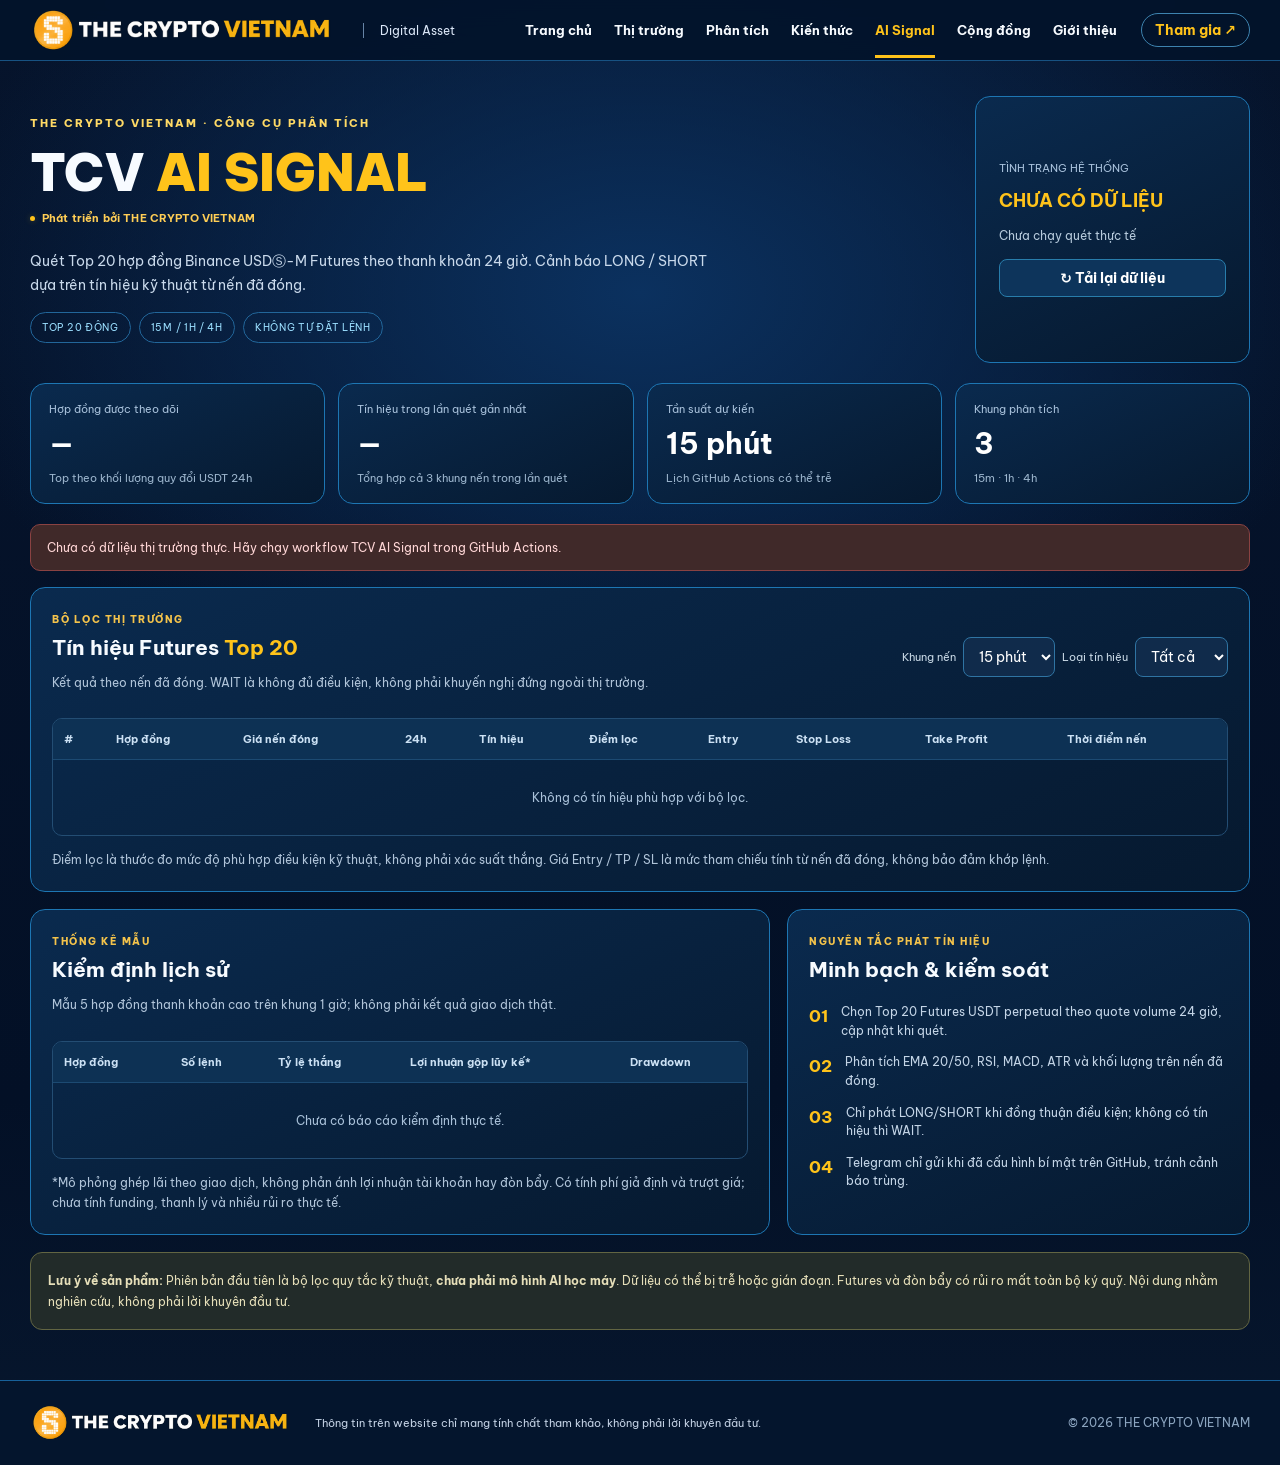
==== ai-signal/index.html @ a9b753fb "Initial website THE CRYPTO VIETNAM" ====
<!doctype html><html lang="vi"><head><meta charset="utf-8"><meta name="viewport" content="width=device-width,initial-scale=1"><meta name="theme-color" content="#06152b"><meta name="description" content="TCV AI Signal — Bộ lọc tín hiệu Binance Futures tự động thuộc THE CRYPTO VIETNAM"><title>AI Signal | THE CRYPTO VIETNAM</title><link rel="icon" href="../logo.png"><link rel="preconnect" href="https://fonts.googleapis.com"><link rel="preconnect" href="https://fonts.gstatic.com" crossorigin><link href="https://fonts.googleapis.com/css2?family=Be+Vietnam+Pro:wght@400;500;600;700;800;900&display=swap" rel="stylesheet"><link rel="stylesheet" href="../style.css"><link rel="stylesheet" href="signal.css"></head><body>
<header class="site-header"><div class="shell header-inner"><a class="brand" href="../index.html" aria-label="THE CRYPTO VIETNAM"><img src="../logo.png" alt="Logo THE CRYPTO VIETNAM"><span>Digital Asset</span></a><button class="menu-toggle" aria-expanded="false" aria-controls="nav">☰ <span class="sr-only">Mở menu</span></button><nav id="nav" class="nav" aria-label="Điều hướng chính"><a href="../index.html">Trang chủ</a><a href="../thi-truong.html">Thị trường</a><a href="../phan-tich.html">Phân tích</a><a href="../kien-thuc.html">Kiến thức</a><a class="active" href="./">AI Signal</a><a href="../index.html#cong-dong">Cộng đồng</a><a href="../index.html#gioi-thieu">Giới thiệu</a></nav><a class="header-join" href="https://www.facebook.com/groups/thecryptovietnam" target="_blank" rel="noopener noreferrer">Tham gia ↗</a></div></header>
<main class="shell signal-main"><section class="signal-hero"><div><div class="eyebrow">THE CRYPTO VIETNAM · CÔNG CỤ PHÂN TÍCH</div><h1>TCV <em>AI SIGNAL</em></h1><div class="tcv-built-by">Phát triển bởi THE CRYPTO VIETNAM</div><p>Quét Top 20 hợp đồng Binance USDⓈ-M Futures theo thanh khoản 24 giờ. Cảnh báo LONG / SHORT dựa trên tín hiệu kỹ thuật từ nến đã đóng.</p><div class="signal-pills"><span>TOP 20 ĐỘNG</span><span>15M / 1H / 4H</span><span>KHÔNG TỰ ĐẶT LỆNH</span></div></div><div class="signal-hero-state"><small>TÌNH TRẠNG HỆ THỐNG</small><strong id="status">ĐANG KIỂM TRA</strong><span id="lastUpdated">Chưa có dữ liệu quét</span><button id="refresh" type="button">↻ Tải lại dữ liệu</button></div></section>
<section class="signal-stats"><article><small>Hợp đồng được theo dõi</small><strong id="coins">—</strong><span>Top theo khối lượng quy đổi USDT 24h</span></article><article><small>Tín hiệu trong lần quét gần nhất</small><strong id="active">—</strong><span id="activeNote">Chờ dữ liệu thực tế</span></article><article><small>Tần suất dự kiến</small><strong>15 phút</strong><span>Lịch GitHub Actions có thể trễ</span></article><article><small>Khung phân tích</small><strong>3</strong><span>15m · 1h · 4h</span></article></section>
<div id="warning" class="signal-warning" role="status" aria-live="polite">Chưa có dữ liệu thực. Cần chạy GitHub Actions thành công lần đầu.</div>
<section class="signal-panel"><div class="signal-panel-head"><div><span class="signal-kicker">BỘ LỌC THỊ TRƯỜNG</span><h2>Tín hiệu Futures <span>Top 20</span></h2><p>Kết quả theo nến đã đóng. WAIT là không đủ điều kiện, không phải khuyến nghị đứng ngoài thị trường.</p></div><div class="signal-controls"><label for="interval">Khung nến</label><select id="interval"><option value="15m">15 phút</option><option value="1h">1 giờ</option><option value="4h">4 giờ</option></select><label for="filter">Loại tín hiệu</label><select id="filter"><option value="ALL">Tất cả</option><option value="LONG">LONG</option><option value="SHORT">SHORT</option><option value="WAIT">WAIT</option></select></div></div><div class="signal-table-wrap"><table class="signal-table"><thead><tr><th>#</th><th>Hợp đồng</th><th>Giá nến đóng</th><th>24h</th><th>Tín hiệu</th><th>Điểm lọc</th><th>Entry</th><th>Stop Loss</th><th>Take Profit</th><th>Thời điểm nến</th></tr></thead><tbody id="signals"><tr><td colspan="10" class="signal-empty">Chưa có dữ liệu thực để hiển thị.</td></tr></tbody></table></div><p class="signal-footnote">Điểm lọc là thước đo mức độ phù hợp điều kiện kỹ thuật, không phải xác suất thắng. Giá Entry / TP / SL là mức tham chiếu tính từ nến đã đóng, không bảo đảm khớp lệnh.</p></section>
<section class="signal-lower"><article class="signal-panel"><div class="signal-panel-head"><div><span class="signal-kicker">THỐNG KÊ MẪU</span><h2>Kiểm định lịch sử</h2><p>Mẫu 5 hợp đồng thanh khoản cao trên khung 1 giờ; không phải kết quả giao dịch thật.</p></div></div><div class="signal-table-wrap"><table class="signal-table"><thead><tr><th>Hợp đồng</th><th>Số lệnh</th><th>Tỷ lệ thắng</th><th>Lợi nhuận gộp lũy kế*</th><th>Drawdown</th></tr></thead><tbody id="backtests"><tr><td colspan="5" class="signal-empty">Chưa có dữ liệu kiểm định.</td></tr></tbody></table></div><p class="signal-footnote">*Mô phỏng ghép lãi theo giao dịch, không phản ánh lợi nhuận tài khoản hay đòn bẩy. Có tính phí giả định và trượt giá; chưa tính funding, thanh lý và nhiều rủi ro thực tế.</p></article><article class="signal-panel"><span class="signal-kicker">NGUYÊN TẮC PHÁT TÍN HIỆU</span><h2>Minh bạch &amp; kiểm soát</h2><div class="signal-explain"><div><b>01</b><span>Chọn Top 20 Futures USDT perpetual theo quote volume 24 giờ, cập nhật khi quét.</span></div><div><b>02</b><span>Phân tích EMA 20/50, RSI, MACD, ATR và khối lượng trên nến đã đóng.</span></div><div><b>03</b><span>Chỉ phát LONG/SHORT khi đồng thuận điều kiện; không có tín hiệu thì WAIT.</span></div><div><b>04</b><span>Telegram chỉ gửi khi đã cấu hình bí mật trên GitHub, tránh cảnh báo trùng.</span></div></div></article></section>
<section class="signal-disclaimer"><strong>Lưu ý về sản phẩm:</strong> Phiên bản đầu tiên là bộ lọc quy tắc kỹ thuật, <strong>chưa phải mô hình AI học máy</strong>. Dữ liệu có thể bị trễ hoặc gián đoạn. Futures và đòn bẩy có rủi ro mất toàn bộ ký quỹ. Nội dung nhằm nghiên cứu, không phải lời khuyên đầu tư.</section></main>
<footer class="footer"><div class="shell footer-inner"><img src="../logo.png" alt="THE CRYPTO VIETNAM"><p>Thông tin trên website chỉ mang tính chất tham khảo, không phải lời khuyên đầu tư.</p><small>© <span id="year"></span> THE CRYPTO VIETNAM</small></div></footer><script src="../pages.js" defer></script><script src="signal.js" defer></script></body></html>
---- style.css ----
:root{--bg:#041126;--panel:#071d3a;--panel2:#09284b;--gold:#ffc31a;--cyan:#08b8ff;--text:#f7fbff;--muted:#b8cbe1;--line:#0e80c6}*{box-sizing:border-box}html{scroll-behavior:smooth}body{margin:0;color:var(--text);font-family:'Be Vietnam Pro',system-ui,sans-serif;background:radial-gradient(ellipse 80% 45% at 50% 20%,#0b315f 0%,transparent 70%),linear-gradient(180deg,#06142c,#031026 75%,#07172e);font-size:14px}a{color:inherit;text-decoration:none}button{font:inherit}.shell{width:min(1500px,calc(100% - 60px));margin-inline:auto}.site-header{position:sticky;top:0;z-index:20;background:#03142beF;border-bottom:1px solid #175282;backdrop-filter:blur(18px)}.header-inner{height:76px;display:flex;align-items:center;gap:24px}.brand{display:flex;align-items:center;gap:18px;flex-shrink:0}.brand img{width:205px;height:70px;object-fit:contain}.brand span{border-left:1px solid #6684a6;padding-left:16px;white-space:nowrap;font-size:12px;color:#dbe7f8}.nav{display:flex;gap:22px;align-items:center;margin-left:auto}.nav a{font-weight:700;font-size:13px;white-space:nowrap;padding:29px 0 24px;border-bottom:3px solid transparent}.nav a:hover,.nav a.active{color:var(--gold);border-color:var(--gold)}.header-join{border:1px solid #3d83af;border-radius:20px;padding:9px 13px;white-space:nowrap;font-weight:700;color:var(--gold)}.menu-toggle{display:none}.hero{min-height:290px;display:grid;grid-template-columns:49% 51%;align-items:center;position:relative;overflow:hidden}.hero-copy{position:relative;z-index:2;padding:22px 0 28px 12px}.eyebrow{font-size:11px;letter-spacing:2px;color:#ffda65;font-weight:800;margin-bottom:10px}.hero h1{font-size:clamp(27px,3vw,46px);line-height:1.25;font-weight:900;margin:0;letter-spacing:-.7px;text-wrap:balance}.hero h1 em{display:block;font-style:normal;color:var(--gold)}.hero p{font-size:clamp(13px,1.2vw,17px);margin:15px 0 21px;color:#f2f5fc}.hero-actions{display:flex;gap:12px;flex-wrap:wrap}.btn{min-height:46px;border-radius:28px;padding:12px 20px;font-weight:800;display:inline-flex;align-items:center;gap:12px;justify-content:center}.btn-primary{color:#081221;background:linear-gradient(180deg,#ffe477,#ffbf00);box-shadow:0 0 19px #ffb80055}.btn-primary:hover{filter:brightness(1.1)}.btn-primary span{font-size:21px}.btn-outline{border:1px solid #d5e6ff;background:#081a38b5}.hero-visual{height:290px;position:relative;overflow:hidden}.hero-visual img{width:100%;height:100%;object-fit:cover;object-position:center;mask-image:linear-gradient(to right,transparent,#000 14%,#000 86%,transparent)}.hero-quote{position:absolute;right:0;top:28px;width:210px;text-align:right;font-size:19px;font-weight:900;font-style:italic;line-height:1.4;text-shadow:0 2px 15px #001027;background:#061b37b0;border-radius:12px;padding:12px}.hero-quote strong{color:var(--gold)}.market-strip{border:1px solid #00a8ff;border-radius:17px;min-height:76px;background:linear-gradient(90deg,#061b37,#08234a,#061b37);box-shadow:inset 0 0 16px #0076e033,0 0 13px #008cff22;display:grid;grid-template-columns:1.3fr repeat(4,1fr);align-items:center;margin-top:0;margin-bottom:16px}.strip-heading,.metric{min-height:46px;display:flex;flex-direction:column;justify-content:center;padding:5px 20px;border-right:1px solid #51789c}.strip-heading{flex-direction:row;gap:13px;align-items:center;justify-content:flex-start}.strip-heading strong{display:block}.strip-heading small,.metric span,.metric small{display:block;color:var(--muted);font-size:11px;margin-top:4px}.gold-icon{font-size:35px;color:var(--gold)}.metric strong{font-size:20px;margin-top:3px}.metric:last-child{border:0}.positive{color:#2cfb75!important}.negative{color:#ff6679!important}.three-cols{display:grid;grid-template-columns:1fr 1fr 1fr;gap:14px}.panel{min-width:0;background:linear-gradient(165deg,#0a2c56,#06182f 75%);border:1px solid var(--cyan);border-radius:18px;padding:18px;box-shadow:inset 0 0 18px #0088ff19,0 0 11px #0088ff17;min-height:320px}.panel-title{display:flex;align-items:center;gap:10px;margin-bottom:12px}.title-icon{color:var(--gold);font-size:28px}.panel h2{font-size:clamp(16px,1.4vw,22px);line-height:1.3;margin:0;font-weight:900}.panel h2 small{font-size:13px;font-weight:500}.table-wrap{overflow-x:auto}table{border-collapse:collapse;width:100%;font-size:12px}th{text-align:left;color:#cbdcf1;font-size:11px;font-weight:600;background:#09284a}th,td{padding:9px 5px;border-bottom:1px solid #1c4a72}td:first-child{color:#d7e4f6}td:nth-child(2){font-weight:700}.coin-name{display:flex;align-items:center;gap:7px}.coin-name img{height:22px;width:22px;object-fit:contain}.coin-name small{color:#a3bad1;margin-left:4px}.loading{text-align:center;color:#bed4eb;padding:30px 4px}.panel-bottom{display:flex;justify-content:space-between;align-items:end;gap:12px;margin-top:16px;flex-wrap:wrap}.panel-bottom>a,.topic-more{color:var(--gold);font-weight:800}.panel-bottom small{color:#91aac7;font-size:10px}.panel-bottom small a{text-decoration:underline}.values-panel{border-color:#ffc12d;box-shadow:0 0 16px #ffb4003d,inset 0 0 20px #dba50012}.values-panel h2{margin-bottom:13px}.values-panel h2 span,.explore h2 span,.socials h2 span{display:block;color:var(--gold)}.value-list{display:grid;gap:7px}.value{display:flex;align-items:center;gap:13px;padding:9px 12px;background:linear-gradient(90deg,#082348,#0a2c52);border:1px solid #1768a2;border-radius:12px}.value b{font-size:24px;color:var(--gold);width:32px;text-align:center;flex-shrink:0}.value strong,.value small{display:block}.value strong{font-size:12px}.value small{font-size:10px;color:#c1d2e5;margin-top:3px;line-height:1.5}.topic{display:flex;gap:11px;align-items:center;border:1px solid #1768a2;background:#09274b;border-radius:12px;padding:10px;margin:7px 0;min-height:66px}.topic:hover,.social-grid a:hover,.explore-links a:hover{border-color:var(--gold);background:#12375d}.topic-symbol{height:44px;width:47px;flex-shrink:0;display:grid;place-items:center;font-size:30px;font-weight:900;color:#ffb400;background:#5a3b09;border-radius:10px}.topic-symbol.purple{background:#2d205a;color:#ac9bff}.topic-symbol.cyan{background:#0b4862;color:#55dcff}.topic span:nth-child(2){flex:1}.topic strong,.topic small{display:block}.topic strong{font-size:12px;line-height:1.4}.topic small{color:#c3d5e9;font-size:10px;margin-top:4px}.topic>b{font-size:20px}.topic-note{font-size:10px;color:#9cb6d0;line-height:1.5;margin:9px 0}.topic-more{display:block;text-align:center;margin-top:8px}.explore,.socials{border:1px solid #0a91db;border-radius:17px;background:linear-gradient(90deg,#071b38,#0a2a50,#071b38);margin-top:17px;display:flex;align-items:center;padding:17px 22px;gap:22px}.explore h2,.socials h2{font-size:18px;line-height:1.4;margin:0;min-width:245px}.explore-links{display:grid;grid-template-columns:repeat(4,1fr);flex:1}.explore-links a{display:flex;align-items:center;gap:10px;border-left:1px solid #466b8e;padding:8px 12px}.explore-links a>span{color:var(--gold);font-size:29px}.explore-links strong,.explore-links small{display:block}.explore-links small{font-size:10px;color:#b9cee3;margin-top:5px}.socials{margin-top:18px;margin-bottom:28px}.social-grid{display:grid;grid-template-columns:repeat(4,1fr);gap:12px;flex:1}.social-grid a{border:1px solid #1d90d2;border-radius:14px;background:#0a284b;display:flex;align-items:center;gap:9px;padding:10px;min-width:0}.social-icon{width:42px;height:42px;display:grid;place-items:center;border-radius:50%;background:#1677ef;font-size:27px;font-weight:900;flex-shrink:0}.social-icon.facebook{font-family:Arial}.social-icon.x{background:#02070e}.social-icon.telegram{background:#11a9db}.social-grid a>div{min-width:0;flex:1}.social-grid strong,.social-grid small{display:block}.social-grid strong{font-size:11px}.social-grid small{font-size:10px;color:#c1d5eb;margin-top:4px}.social-grid b{color:#d8eaff}.footer{border-top:1px solid #17619a;background:#04152d}.footer-inner{display:flex;align-items:center;gap:25px;padding:15px 0}.footer img{width:145px;height:66px;object-fit:contain}.footer p{flex:1;color:#c4d2e5;font-size:11px}.footer small{color:#8ca5c0}.sr-only{position:absolute;clip:rect(0,0,0,0);width:1px;height:1px;overflow:hidden}section[id],article[id]{scroll-margin-top:90px}@media(max-width:1180px){.brand span{display:none}.nav{gap:14px}.hero-quote{font-size:15px;width:160px}.three-cols{grid-template-columns:1fr 1fr}.topics-panel{grid-column:1/-1;min-height:auto}.topics-panel .topic{display:inline-flex;width:calc(33.333% - 10px);vertical-align:top;margin-right:7px}.explore,.socials{flex-direction:column;align-items:stretch}.explore h2 span,.socials h2 span{display:inline}.explore-links a:first-child{border-left:0}}@media(max-width:780px){.shell{width:min(100% - 28px,650px)}.header-inner{height:65px;gap:10px}.brand img{width:160px;height:62px}.menu-toggle{display:block;margin-left:auto;background:none;border:1px solid #3379a7;color:white;padding:7px 12px;border-radius:8px;font-size:21px}.header-join{font-size:11px;padding:8px}.nav{display:none;position:absolute;top:65px;left:0;right:0;background:#051a36;flex-direction:column;align-items:stretch;gap:0;padding:10px 20px 20px;border-bottom:1px solid #2b7ba7}.nav.open{display:flex}.nav a{padding:12px;border-bottom:1px solid #173b5c}.hero{display:flex;flex-direction:column;align-items:stretch}.hero-copy{padding:25px 4px 0}.hero h1{font-size:clamp(26px,6.5vw,40px)}.hero p{font-size:13px;line-height:1.7}.hero-visual{height:190px;margin-top:8px}.hero-quote{top:22px;right:3px;width:145px;font-size:13px}.market-strip{grid-template-columns:1fr 1fr;gap:0}.strip-heading{grid-column:1/-1;border-right:0;border-bottom:1px solid #41688a}.metric{border-bottom:1px solid #254e76}.metric:nth-child(3){border-right:0}.metric:nth-child(5),.metric:nth-child(4){border-bottom:0}.metric strong{font-size:17px}.three-cols{grid-template-columns:1fr}.topics-panel{grid-column:auto}.topics-panel .topic{display:flex;width:auto;margin:7px 0}.panel{min-height:auto}.explore-links,.social-grid{grid-template-columns:1fr 1fr}.explore-links a:nth-child(odd){border-left:0}.footer-inner{flex-wrap:wrap;gap:10px}.footer p{min-width:55%}}@media(max-width:430px){.brand img{width:135px}.header-join{display:none}.hero-actions{flex-direction:column}.btn{width:100%}.hero-visual{height:170px}.hero-quote{font-size:11px;width:130px}.explore-links,.social-grid{grid-template-columns:1fr}.explore-links a{border-left:0;border-top:1px solid #244b6d}.social-grid a{min-height:65px}.metric{padding:10px}.footer img{width:120px}}

/* Chỉ dịch bố cục người đàn ông và Bitcoin về gần trung tâm vùng ảnh. */
.hero-visual img{object-position:100% center}
@media(max-width:780px){.hero-visual img{object-position:85% center}}


/* Hero update: future digital-assets artwork, no person or quote.
   Original layout, content, and market functions remain unchanged. */
.hero-visual img{
  object-position: 65% center;
  mask-image: linear-gradient(to right, transparent 0%, #000 12%, #000 100%);
  -webkit-mask-image: linear-gradient(to right, transparent 0%, #000 12%, #000 100%);
}
@media(max-width:760px){
  .hero-visual img{object-position:68% center}
}

/* Dedicated market and analysis pages; homepage design untouched. */
.detail-page{padding-top:42px;padding-bottom:54px;min-height:70vh}
.detail-heading{margin-bottom:26px}
.detail-heading h1{font-size:clamp(29px,4vw,49px);line-height:1.25;margin:12px 0;color:#f7f9ff;font-weight:900}
.detail-heading h1 em{font-style:normal;color:#ffbe12}
.detail-heading p,.detail-note{color:#b5c8e2;font-size:13px;line-height:1.7}
.detail-panel{background:#08203d;border:1px solid #116b9f;border-radius:17px;padding:20px;margin:18px 0 24px}
.detail-panel h2{font-size:20px;color:#fff;margin:0 0 12px}
.tradingview-widget-container{width:100%;min-height:550px}
.detail-chart-grid{display:grid;grid-template-columns:repeat(2,minmax(0,1fr));gap:16px}
.detail-chart-grid .tradingview-widget-container{height:480px;min-height:480px}
.analysis-chart .tradingview-widget-container{height:690px;min-height:690px}
.coin-quick-links{display:flex;flex-wrap:wrap;gap:12px}
.coin-quick-links a{border:1px solid #2178a9;border-radius:10px;padding:12px 17px;color:#ffbe12;text-decoration:none;background:#0a2c50}
.update-frequency{display:block;opacity:.7}
@media(max-width:760px){.detail-page{padding-top:26px}.detail-panel{padding:12px}.detail-chart-grid{grid-template-columns:1fr}.analysis-chart .tradingview-widget-container{height:560px;min-height:560px}}

/* Knowledge page */
.knowledge-grid{display:grid;grid-template-columns:repeat(2,minmax(0,1fr));gap:14px;margin-top:18px}.knowledge-grid article{border:1px solid #24699b;background:#092849;border-radius:12px;padding:17px}.knowledge-grid h3{color:#ffcc42;margin:0 0 10px;font-size:15px}.knowledge-grid p{color:#c4d4e7;line-height:1.75;font-size:13px;margin:0}#bitcoin,#altcoin,#quan-tri-rui-ro{scroll-margin-top:100px}@media(max-width:700px){.knowledge-grid{grid-template-columns:1fr}}

/* Live Binance ticker enhancements */
.coin-live-icon{display:inline-flex;align-items:center;justify-content:center;width:23px;height:23px;border-radius:50%;color:#fff;font-weight:800;font-size:14px;flex-shrink:0}
#live-status{display:block;line-height:1.5}
#live-status[data-state="live"]{color:#38d99b}
#live-status[data-state="offline"]{color:#ffb56b}
#live-status[data-state="paused"]{color:#9eafc7}
@keyframes flashPriceUp{0%{background:rgba(34,197,94,.3)}100%{background:transparent}}
@keyframes flashPriceDown{0%{background:rgba(239,68,68,.3)}100%{background:transparent}}
.flash-up{animation:flashPriceUp 1.1s ease-out}
.flash-down{animation:flashPriceDown 1.1s ease-out}
@media(prefers-reduced-motion:reduce){.flash-up,.flash-down{animation:none}}

/* Hide technical live feed status; retain DOM node for WebSocket updates. */
#live-status{display:none!important}

/* TCV AI Signal navigation integration */
.explore-links{grid-template-columns:repeat(5,minmax(0,1fr))}
@media(max-width:900px){.explore-links{grid-template-columns:repeat(2,minmax(0,1fr))}}
@media(max-width:430px){.explore-links{grid-template-columns:1fr}}


/* TCV AI Signal: compact homepage panel, shared with /ai-signal/data/latest.json */
.tcv-mini{display:flex;flex-direction:column;gap:0}
.tcv-mini-title{gap:8px;margin-bottom:5px}
.tcv-mini-title h2{font-size:clamp(17px,1.5vw,22px)}
.mini-state{margin-left:auto;white-space:nowrap;font-size:9px;line-height:1.35;letter-spacing:.35px;border-radius:30px;padding:5px 8px;background:#163c64;color:#c9def4;border:1px solid #355e83;font-weight:800}
.mini-state.is-fresh{background:#103b39;color:#80f0c9;border-color:#2f8c78}
.mini-state.is-stale{background:#493418;color:#ffd18a;border-color:#8f642b}
.mini-state.is-error{background:#4a2532;color:#ffb8c5;border-color:#8e4058}
.mini-intro{margin:0 0 12px;color:#9dbbd9;font-size:11px;line-height:1.5}
.mini-signals{display:grid;gap:8px;min-height:142px;align-content:start}
.mini-signal{display:flex;align-items:center;justify-content:space-between;gap:12px;background:#0a294b;border:1px solid #396d98;border-radius:11px;padding:11px 12px;min-height:65px}
.mini-signal-main{min-width:0}.mini-symbol{font-weight:800;font-size:12px;color:#f6fbff;overflow-wrap:anywhere}.mini-detail{font-size:10px;color:#9ebcd9;margin-top:5px}
.mini-direction{font-size:11px;letter-spacing:.4px;font-weight:900;border-radius:7px;min-width:66px;text-align:center;padding:7px 9px}
.mini-direction.long{background:#0d4c3f;color:#7af3bf}.mini-direction.short{background:#602636;color:#ffb3bd}
.mini-placeholder{border:1px dashed #36648a;background:#0a2544;border-radius:12px;padding:20px 13px;color:#b6d1e9;font-size:12px;line-height:1.6;text-align:center}
.mini-footer{display:flex;justify-content:space-between;gap:5px 12px;flex-wrap:wrap;font-size:9px;color:#94b4d1;margin:10px 0 13px}
.mini-link{display:flex;align-items:center;justify-content:center;gap:9px;text-align:center;border-radius:10px;min-height:40px;padding:10px;background:#ffc21b;color:#082036;font-weight:900;font-size:12px;transition:background .15s}
.mini-link:hover{background:#ffe17a}.mini-risk{font-size:9px;color:#8eabc8;line-height:1.5;text-align:center;margin:9px 0 0}
@media(max-width:1180px){.topics-panel.tcv-mini{grid-column:1/-1}.tcv-mini .mini-signals{grid-template-columns:repeat(3,minmax(0,1fr))}.tcv-mini .mini-placeholder{grid-column:1/-1}}
@media(max-width:780px){.topics-panel.tcv-mini{grid-column:auto}.tcv-mini .mini-signals{grid-template-columns:1fr}}
@media(max-width:380px){.mini-state{font-size:8px;padding:4px 6px}.tcv-mini-title h2{font-size:17px}}


/* TCV Market Radar: responsive homepage module */
.radar-section{margin-top:24px;margin-bottom:26px}.radar-heading{display:flex;justify-content:space-between;align-items:end;gap:18px;margin-bottom:14px}.radar-eyebrow{font-size:10px;letter-spacing:1.7px;color:#88add0;font-weight:800}.radar-heading h2{margin:5px 0 6px;font-size:clamp(20px,2.1vw,29px);letter-spacing:.2px;font-weight:900}.radar-heading h2 span:last-child{color:#ffc31a}.radar-symbol{font-size:30px;color:#ffc31a;vertical-align:middle}.radar-heading p{margin:0;font-size:12px;color:#afc8e4;line-height:1.5}.radar-view-link{color:#ffc31a;font-size:12px;font-weight:800;white-space:nowrap}.radar-container{border:1px solid #176ca5;border-radius:16px;background:linear-gradient(125deg,#072344,#061a34);padding:17px 20px;box-shadow:inset 0 0 24px #006ac318}.radar-toolbar{display:flex;align-items:center;justify-content:space-between;gap:12px;margin-bottom:13px;flex-wrap:wrap}.radar-legend{display:flex;gap:16px;flex-wrap:wrap;color:#b6cbe1;font-size:11px}.radar-legend span{display:inline-flex;align-items:center;gap:6px}.radar-dot{display:inline-block;width:9px;height:9px;border-radius:2px}.radar-dot-up{background:#167c5f}.radar-dot-down{background:#a83c50}.radar-dot-flat{background:#385675}.radar-status{font-size:10px;color:#a8c6df}.radar-grid{display:grid;grid-template-columns:repeat(6,minmax(0,1fr));gap:7px;min-height:98px}.radar-tile{border:1px solid #ffffff18;border-radius:9px;padding:13px 8px;min-height:93px;display:flex;flex-direction:column;justify-content:center;align-items:center;text-align:center;gap:6px;color:#fff;transition:transform .15s,border-color .15s}.radar-tile:hover,.radar-tile:focus-visible{transform:translateY(-2px);border-color:#ffcc55;outline:none}.radar-tile strong{font-size:15px}.radar-tile small{font-size:12px;font-weight:800}.radar-tile em{font-size:9px;color:#ffffffde;font-style:normal}.radar-up{background:linear-gradient(140deg,#186f55,#10503f)}.radar-down{background:linear-gradient(140deg,#9b364b,#602636)}.radar-flat{background:#244461}.radar-empty{grid-column:1/-1;min-height:125px;display:flex;align-items:center;justify-content:center;text-align:center;padding:20px;border:1px dashed #376a94;border-radius:10px;color:#b3cce4;line-height:1.6}.radar-bottom{margin-top:14px;display:flex;align-items:center;justify-content:space-between;flex-wrap:wrap;gap:10px;font-size:11px;color:#abc4dd}.radar-bottom a{font-weight:800;color:#ffcb32}.radar-disclaimer{margin:9px 1px 0;font-size:10px;color:#93b0ca;line-height:1.6}
@media(max-width:900px){.radar-grid{grid-template-columns:repeat(4,minmax(0,1fr))}}@media(max-width:600px){.radar-heading{align-items:start;flex-direction:column}.radar-grid{grid-template-columns:repeat(3,minmax(0,1fr));gap:6px}.radar-container{padding:13px}.radar-tile{min-height:79px;padding:9px 4px}.radar-tile strong{font-size:13px}.radar-tile small{font-size:11px}.radar-legend{gap:8px;font-size:9px}}

/* Hero typography update: keep old site layout unchanged */
.hero .tcv-hero-title{font-size:clamp(23px,2.6vw,37px);line-height:1.18;letter-spacing:-.7px;white-space:nowrap;text-wrap:nowrap;margin:0 0 19px}
.hero .tcv-hero-title em{display:inline;color:var(--gold);font-style:normal}
.tcv-hero-highlights{display:flex;align-items:center;gap:14px;flex-wrap:wrap;margin:0 0 23px;color:#dcebf7;font-size:12px;font-weight:600}
.tcv-hero-highlights span{display:inline-flex;align-items:center;gap:6px;white-space:nowrap}
.tcv-hero-highlights i{display:grid;place-items:center;width:20px;height:20px;border-radius:50%;background:#0f395b;color:#62d8ff;font-size:13px;font-style:normal;flex-shrink:0}
.tcv-hero-highlights span:first-child i{background:#3e3825;color:#ffc400}
@media(max-width:1120px){.hero .tcv-hero-title{font-size:clamp(21px,2.7vw,32px)}.tcv-hero-highlights{gap:8px;font-size:11px}}
@media(max-width:780px){.hero .tcv-hero-title{white-space:normal;text-wrap:balance;font-size:clamp(26px,5.5vw,37px)}.tcv-hero-highlights{gap:9px 13px;font-size:12px}}


/* Hero alignment adjustment */
.hero-copy{padding:8px 0 40px 12px}
@media(max-width:780px){.hero-copy{padding:25px 4px 0}}

/* Compact banner: reduce the empty space above and below the title. */
@media(min-width:781px){
  .hero{min-height:210px}
  .hero-visual{height:210px}
  .hero-copy{padding:10px 0 10px 12px}
  .hero .tcv-hero-title{margin-bottom:13px}
  .tcv-hero-highlights{margin-bottom:0}
}
@media(max-width:780px){
  .hero{min-height:0}
  .hero-copy{padding:18px 4px 7px}
  .hero .tcv-hero-title{margin-bottom:12px}
  .tcv-hero-highlights{margin-bottom:0}
  .hero-visual{height:155px;margin-top:4px}
}
@media(max-width:430px){
  .hero-visual{height:145px}
}

/* TCV live crypto ticker: beneath hero and above market overview */
.tcv-price-ticker{height:43px;margin:0 auto 11px;display:flex;align-items:center;gap:0;background:#051122;border:1px solid #224763;border-radius:10px;overflow:hidden;isolation:isolate}
.tcv-ticker-title{display:flex;flex:0 0 auto;gap:7px;align-items:center;padding:0 13px;color:#ffd03d;font-size:10px;letter-spacing:.35px;border-right:1px solid #34506c;height:100%;background:#071c33;white-space:nowrap;z-index:1}
.tcv-ticker-live-dot{width:6px;height:6px;border-radius:50%;background:#ffbf00;box-shadow:0 0 7px #ffbf0080}
.tcv-ticker-title[data-state="live"] .tcv-ticker-live-dot{background:#1dde90;box-shadow:0 0 7px #1dde9080}
.tcv-ticker-viewport{flex:1;min-width:0;overflow:hidden;outline-offset:-2px;mask-image:linear-gradient(90deg,transparent,#000 2%,#000 98%,transparent)}
.tcv-ticker-track{display:flex;align-items:center;width:max-content;will-change:transform}
.tcv-ticker-track.is-running{animation:tcv-ticker-scroll var(--ticker-seconds,110s) linear infinite}
.tcv-ticker-viewport:hover .tcv-ticker-track,.tcv-ticker-viewport:focus .tcv-ticker-track,.tcv-ticker-viewport:focus-within .tcv-ticker-track{animation-play-state:paused}
.tcv-ticker-lane{display:flex;align-items:center;gap:27px;flex:0 0 auto;padding-right:27px}
.tcv-ticker-coin{display:inline-flex;align-items:baseline;gap:7px;white-space:nowrap;font-size:12px;line-height:1;font-variant-numeric:tabular-nums}
.tcv-ticker-coin b{color:#f4f7fb;font-size:12px}.tcv-ticker-coin .tcv-ticker-price{color:#cedbeb;font-weight:650}.tcv-ticker-coin .tcv-ticker-change{font-size:11px;font-weight:800}
.tcv-ticker-change.is-up{color:#21d990}.tcv-ticker-change.is-down{color:#ff6576}.tcv-ticker-change.is-flat{color:#9fb2c9}
.tcv-ticker-message{display:block;padding:0 18px;color:#abc0d5;font-size:11px}
.tcv-ticker-status{font-size:10px;flex:0 0 auto;min-width:55px;padding:0 11px;text-align:right;white-space:nowrap;color:#8db6d2;background:#071c33;height:100%;display:flex;align-items:center;justify-content:flex-end;border-left:1px solid #34506c}
@keyframes tcv-ticker-scroll{from{transform:translateX(0)}to{transform:translateX(-50%)}}
@media(max-width:780px){.tcv-price-ticker{height:39px;margin-bottom:10px}.tcv-ticker-title{font-size:9px;padding:0 9px}.tcv-ticker-status{font-size:9px;padding:0 7px;min-width:44px}.tcv-ticker-coin{font-size:11px}}
@media(prefers-reduced-motion:reduce){.tcv-ticker-track.is-running{animation:none}.tcv-ticker-viewport{overflow-x:auto;mask-image:none;scrollbar-width:thin}}

/* TradingView Ticker Tape replacing the old Binance ticker. */
.tcv-tradingview-ticker{display:flex;align-items:center;margin:0 auto 11px;min-height:70px;background:#071527;border:1px solid #244e70;border-radius:10px;overflow:hidden}
.tcv-tradingview-label{display:flex;align-items:center;gap:7px;flex:0 0 auto;height:70px;padding:0 13px;border-right:1px solid #34506c;color:#ffce38;font-size:10px;white-space:nowrap;letter-spacing:.25px;background:#081f38}
.tcv-tv-dot{width:7px;height:7px;background:#22c55e;border-radius:50%;box-shadow:0 0 6px rgba(34,197,94,.45)}
.tcv-tradingview-frame{min-width:0;flex:1;height:70px;overflow:hidden}
.tcv-tradingview-frame .tradingview-widget-container,.tcv-tradingview-frame .tradingview-widget-container__widget{width:100%;height:70px}
.tcv-tradingview-frame iframe{display:block;width:100%;min-height:70px;border:0}
.tcv-tv-loading{display:block;padding:22px 14px;font-size:12px;color:#b5c9da}
@media(max-width:780px){.tcv-tradingview-ticker{min-height:68px}.tcv-tradingview-label{height:68px;padding:0 9px;font-size:9px}.tcv-tradingview-frame,.tcv-tradingview-frame .tradingview-widget-container,.tcv-tradingview-frame .tradingview-widget-container__widget{height:68px}}

/* TradingView Web Component ticker, replacing legacy iframe widget. */
.tcv-tradingview-ticker{min-height:62px}
.tcv-tradingview-label{height:62px}
.tcv-tradingview-frame{height:62px;display:flex;align-items:center}
.tcv-tradingview-frame tv-ticker-tape{width:100%;min-height:58px;display:block}
@media(max-width:780px){.tcv-tradingview-ticker{min-height:60px}.tcv-tradingview-label{height:60px}.tcv-tradingview-frame{height:60px}}

/* Prevent TradingView connection error from looking like an endless loading state. */
.tcv-tradingview-frame .tcv-tv-error{color:#ffc46a;font-size:11px;line-height:1.4;padding:12px 14px}

/* Keep TradingView ticker visible and animated without opening external symbols.
   A transparent overlay intercepts clicks/taps, while the widget remains free to render. */
.tcv-tradingview-frame{position:relative}
.tcv-tv-no-links{position:absolute;inset:0;z-index:5;background:transparent;cursor:default;touch-action:pan-y}

/* 16-11-2026: Reduce vertical whitespace above and below headline/checkmarks only. */
@media (min-width:781px){
  .hero{min-height:156px}
  .hero-visual{height:156px}
  .hero-copy{padding:0 0 0 12px}
  .hero .tcv-hero-title{margin-bottom:10px}
  .tcv-hero-highlights{margin-bottom:0}
}
@media (max-width:780px){
  .hero-copy{padding:12px 4px 0}
  .hero .tcv-hero-title{margin-bottom:10px}
  .tcv-hero-highlights{margin-bottom:0}
  .hero-visual{height:125px;margin-top:3px}
}

/* TCV: give the ticker the full available width (no left caption). */
.tcv-tradingview-ticker{display:block}
.tcv-tradingview-frame{width:100%;height:62px;min-width:0;display:flex;align-items:center}
.tcv-tradingview-frame tv-ticker-tape{width:100%;max-width:100%;flex:1 1 auto}
@media(max-width:780px){.tcv-tradingview-frame{height:60px}}

/* TCV: compact vertical spacing of scrolling ticker without altering width. */
.tcv-tradingview-ticker{height:50px!important;min-height:50px!important;margin-top:0;margin-bottom:8px;padding:0}
.tcv-tradingview-frame{height:48px!important;min-height:0!important}
.tcv-tradingview-frame tv-ticker-tape{height:48px!important;min-height:0!important}
@media(max-width:780px){.tcv-tradingview-ticker{height:48px!important;min-height:48px!important;margin-bottom:7px}.tcv-tradingview-frame,.tcv-tradingview-frame tv-ticker-tape{height:46px!important}}

/* Adjust only the empty space above the ticker by shortening the hero. */
@media (min-width:781px){
  .hero{min-height:142px}
  .hero-visual{height:142px}
}
@media (max-width:780px){
  .hero-visual{height:112px}
}

/* Thu hẹp thêm khoảng trống ngay phía trên Ticker – không thay đổi thanh chạy. */
@media (min-width:781px){
  .hero{min-height:130px}
  .hero-visual{height:130px}
}
@media (max-width:780px){
  .hero-visual{height:100px}
}

/* TCV 2026-11-16: reduce only the gap above the scrolling ticker, keep lower gap. */
@media (min-width:781px){
  .hero + .tcv-tradingview-ticker{margin-top:-5px!important;position:relative;z-index:2}
}
@media (max-width:780px){
  .hero + .tcv-tradingview-ticker{margin-top:-3px!important;position:relative;z-index:2}
}

/* Fix actual inner TradingView whitespace: move tape content 6px up and crop its top inset.
   Earlier margin-only adjustments did not affect the contents of the web component. */
.tcv-tradingview-ticker {height:43px!important; min-height:43px!important; overflow:hidden!important;}
.tcv-tradingview-frame {height:43px!important; min-height:43px!important; overflow:hidden!important; align-items:flex-start!important;}
.tcv-tradingview-frame tv-ticker-tape {display:block!important; flex:none!important; height:49px!important; min-height:49px!important; width:100%!important; transform:translateY(-6px);}
@media(max-width:780px){
 .tcv-tradingview-ticker,.tcv-tradingview-frame {height:42px!important;min-height:42px!important;}
 .tcv-tradingview-frame tv-ticker-tape {height:48px!important;min-height:48px!important;transform:translateY(-6px);}
}


/* 17-11-2026: Trang chủ không banner – ticker ngay dưới menu, cách 7px. */
main#trang-chu > .tcv-tradingview-ticker:first-child {
  margin-top: 7px !important;
}
@media (max-width: 780px) {
  main#trang-chu > .tcv-tradingview-ticker:first-child {
    margin-top: 7px !important;
  }
}

/* TCV logo mới: giữ nguyên hình dáng, nền trong suốt và vừa với thanh điều hướng */
.site-header .brand img{width:315px;height:58px;object-fit:contain;object-position:left center}
.footer img{width:260px;height:54px;object-fit:contain;object-position:left center}
@media(max-width:1180px){.site-header .brand img{width:245px;height:54px}}
@media(max-width:780px){.site-header .brand img{width:215px;height:52px}}
@media(max-width:430px){.site-header .brand img{width:185px;height:44px}.footer img{width:225px;height:46px}}

/* 17-11-2026: Thu gọn chiều cao thanh menu, giữ nguyên nội dung và ticker. */
@media (min-width:781px) {
  .site-header .header-inner { height:60px; }
  .site-header .brand img { height:46px; }
  .site-header .nav a { padding-top:20px; padding-bottom:17px; }
  .site-header .header-join { padding-top:7px; padding-bottom:7px; }
}
@media (max-width:780px) {
  .site-header .header-inner { height:58px; }
  .site-header .brand img { height:46px; }
  .site-header .nav { top:58px; }
}
@media (max-width:430px) {
  .site-header .header-inner { height:54px; }
  .site-header .brand img { height:42px; }
  .site-header .nav { top:54px; }
}


/* TCV Market Pulse: replaces only the first overview tile, preserving four market metrics. */
.market-strip{grid-template-columns:minmax(345px,1.6fr) repeat(4,minmax(0,1fr));}
.tcv-pulse{min-width:0;gap:10px;padding:10px 15px;align-items:center;justify-content:flex-start;}
.tcv-pulse-icon{width:38px;height:38px;flex:0 0 38px;display:grid;place-items:center;border-radius:50%;box-shadow:inset 0 0 8px #08b8ff30;overflow:hidden;}
.tcv-pulse-icon svg{display:block;width:38px;height:38px;}
.tcv-pulse-content{flex:1;min-width:0;}
.tcv-pulse-name{font-size:14px;line-height:1.2;font-weight:900;color:#fff;white-space:nowrap;}
.tcv-pulse-caption{font-size:9px;color:#b9d3ea;margin-top:3px;white-space:nowrap;}
.tcv-pulse-numbers{display:flex;align-items:center;gap:11px;flex-wrap:wrap;margin-top:6px;font-size:10px;white-space:nowrap;}
.tcv-pulse-numbers b{font-size:12px;font-weight:900;}
.tcv-pulse-up{color:#3bf293}.tcv-pulse-down{color:#ff6b7b}.tcv-pulse-flat{color:#bbccdf}
.tcv-pulse-bar{display:flex;width:100%;height:7px;margin-top:7px;background:#294561;border-radius:7px;overflow:hidden;}
.tcv-pulse-bar i{display:block;width:0;transition:width .3s ease;}
#tcv-pulse-up-bar{background:#17c96d}#tcv-pulse-down-bar{background:#f34762}#tcv-pulse-flat-bar{background:#9caabd}
.tcv-pulse-status{font-size:9px;line-height:1.35;margin-top:4px;color:#91b7d5;min-height:12px;display:block;}
@media(max-width:1250px) and (min-width:781px){.market-strip{grid-template-columns:minmax(310px,1.5fr) repeat(4,minmax(0,1fr))}.market-strip .metric{padding:5px 9px}.tcv-pulse{padding:8px 9px}.tcv-pulse-icon{display:none}.tcv-pulse-numbers{gap:7px}}
@media(max-width:780px){.market-strip{grid-template-columns:1fr 1fr}.market-strip .tcv-pulse{grid-column:1/-1;border-right:0;border-bottom:1px solid #41688a;min-height:93px}.market-strip .metric{min-width:0}.tcv-pulse-icon{display:grid}.tcv-pulse-caption{white-space:normal}}
@media(max-width:430px){.tcv-pulse{padding:10px}.tcv-pulse-numbers{gap:10px}.tcv-pulse-icon{width:34px;height:34px;flex-basis:34px}.tcv-pulse-icon svg{width:34px;height:34px}}

/* TCV Market Pulse: align its right edge exactly with the Top 5 card below.
   The three cards below have two 14px gaps, so one card is (100% - 28px)/3. */
@media (min-width: 1181px) {
  .market-strip {
    grid-template-columns: calc((100% - 28px) / 3) repeat(4, minmax(0, 1fr));
  }
}

/* Danh mục Tiện ích - giữ nguyên bố cục trang chủ */
.tcv-tools-grid{display:grid;grid-template-columns:repeat(2,minmax(0,1fr));gap:16px;margin:22px 0}
.tcv-tool-card{display:block;padding:23px;border:1px solid #2178a9;background:linear-gradient(160deg,#0b2c51,#06182f);border-radius:16px;min-width:0}
.tcv-tool-card:hover,.tcv-tool-card:focus-visible{border-color:#ffc31a;outline:none}
.tcv-tool-icon{color:#ffc31a;font-size:30px;line-height:1}
.tcv-tool-card h2{font-size:19px;margin:12px 0;color:#fff}
.tcv-tool-card p{font-size:13px;line-height:1.7;color:#b9cfe6;min-height:65px}
.tcv-tool-card strong{display:block;margin-top:17px;color:#ffc31a;font-size:12px}
@media(max-width:700px){.tcv-tools-grid{grid-template-columns:1fr}.tcv-tool-card p{min-height:0}}

/* TCV tools official product attribution */
.tcv-built-by{display:inline-flex;align-items:center;gap:7px;width:fit-content;color:#ffce55;font-size:11px;font-weight:700;letter-spacing:.15px;line-height:1.5;margin:5px 0 8px;}
.tcv-built-by::before{content:"";display:inline-block;width:5px;height:5px;flex:0 0 5px;background:#ffc31a;border-radius:50%;box-shadow:0 0 6px #ffc31a44;}
@media(max-width:780px){.tcv-built-by{font-size:10px;}}
---- ai-signal/signal.css ----
/* Scoped TCV AI Signal UI. Shares original website colors, logo and global navigation. */
.signal-main{padding-top:35px;padding-bottom:50px}.signal-hero{display:grid;grid-template-columns:1fr 275px;gap:24px;align-items:stretch;margin-bottom:16px}.signal-hero>div:first-child{padding:20px 0}.signal-hero h1{font-size:clamp(30px,4vw,51px);margin:0;font-weight:900}.signal-hero h1 em{font-style:normal;color:var(--gold)}.signal-hero p{color:#c9d9eb;max-width:690px;line-height:1.75}.signal-pills{display:flex;flex-wrap:wrap;gap:8px}.signal-pills span{font-size:10px;letter-spacing:.7px;border:1px solid #22669a;color:#9bdfff;padding:8px 11px;border-radius:30px}.signal-hero-state,.signal-panel,.signal-stats article{background:linear-gradient(155deg,#0a2a4e,#06192f);border:1px solid #1d76b3;border-radius:15px}.signal-hero-state{padding:23px;display:flex;flex-direction:column;gap:14px;justify-content:center}.signal-hero-state small,.signal-stats small{color:#a8c1db;font-size:11px}.signal-hero-state strong{font-size:18px;color:var(--gold)}.signal-hero-state span{color:#b6cadc;font-size:12px;line-height:1.6}.signal-hero-state button{border:1px solid #287dab;background:#0d345b;color:#fff;border-radius:8px;padding:9px;cursor:pointer;font-weight:700}.signal-stats{display:grid;grid-template-columns:repeat(4,1fr);gap:13px;margin:20px 0}.signal-stats article{padding:18px;display:flex;flex-direction:column;gap:9px}.signal-stats strong{font-size:29px;color:#fff}.signal-stats article span{font-size:11px;color:#9cb5cd}.signal-warning{background:#402929;border:1px solid #8a4242;color:#ffd6d6;border-radius:10px;padding:13px 16px;margin-bottom:16px;font-size:12px;line-height:1.6}.signal-warning[hidden]{display:none}.signal-panel{padding:21px;margin-bottom:17px}.signal-panel-head{display:flex;justify-content:space-between;gap:20px;align-items:center;margin-bottom:14px}.signal-kicker{color:#f4c34b;font-size:10px;letter-spacing:1.5px;font-weight:800}.signal-panel h2{font-size:21px;margin:7px 0}.signal-panel h2 span{color:var(--gold)}.signal-panel p{font-size:12px;color:#b0c4d9;line-height:1.65}.signal-controls{display:flex;gap:7px;align-items:center;flex-wrap:wrap}.signal-controls label{font-size:11px;color:#c9d9e6}.signal-controls select{background:#102b4b;border:1px solid #2f74a3;border-radius:8px;color:#fff;padding:9px 11px;font:inherit}.signal-table-wrap{overflow-x:auto;border:1px solid #234d73;border-radius:10px}.signal-table{width:100%;min-width:1010px;border-collapse:collapse}.signal-table th{background:#0d3154;color:#cce1f4;font-size:11px;font-weight:700;white-space:nowrap;padding:13px 11px;text-align:left}.signal-table td{padding:14px 11px;border-bottom:1px solid #1a3c60;font-size:12px;font-variant-numeric:tabular-nums;white-space:nowrap}.signal-table tr:last-child td{border-bottom:0}.signal-table td:nth-child(2){font-weight:800}.signal-empty{text-align:center!important;padding:30px!important;color:#a9c1d9!important}.signal-tag{display:inline-block;border-radius:8px;padding:5px 9px;background:#23364c;font-weight:800}.signal-tag.long{background:#073d35;color:#40e9b1}.signal-tag.short{background:#48242c;color:#ff8b93}.signal-tag.wait{color:#c1d0df}.signal-positive{color:#48e5a9}.signal-negative{color:#ff898e}.signal-footnote{margin:14px 0 0}.signal-lower{display:grid;grid-template-columns:1.6fr 1fr;gap:17px}.signal-lower .signal-table{min-width:630px}.signal-explain{display:grid;gap:13px;margin-top:20px}.signal-explain>div{display:flex;gap:13px;align-items:start;font-size:12px;color:#c4d5e7;line-height:1.55}.signal-explain b{color:var(--gold);font-size:17px}.signal-disclaimer{border:1px solid #626542;background:#222b29;color:#e6dfb9;border-radius:12px;padding:17px;font-size:12px;line-height:1.75}@media(max-width:1250px){.signal-hero{grid-template-columns:1fr 240px}.signal-lower{grid-template-columns:1fr}}@media(max-width:850px){.signal-hero{grid-template-columns:1fr}.signal-hero-state{gap:8px}.signal-stats{grid-template-columns:repeat(2,1fr)}.signal-panel-head{align-items:start;flex-direction:column}}@media(max-width:490px){.signal-main{padding-top:18px}.signal-stats{gap:8px}.signal-stats article{padding:12px}.signal-stats strong{font-size:23px}.signal-panel{padding:13px}.signal-hero h1{font-size:33px}}
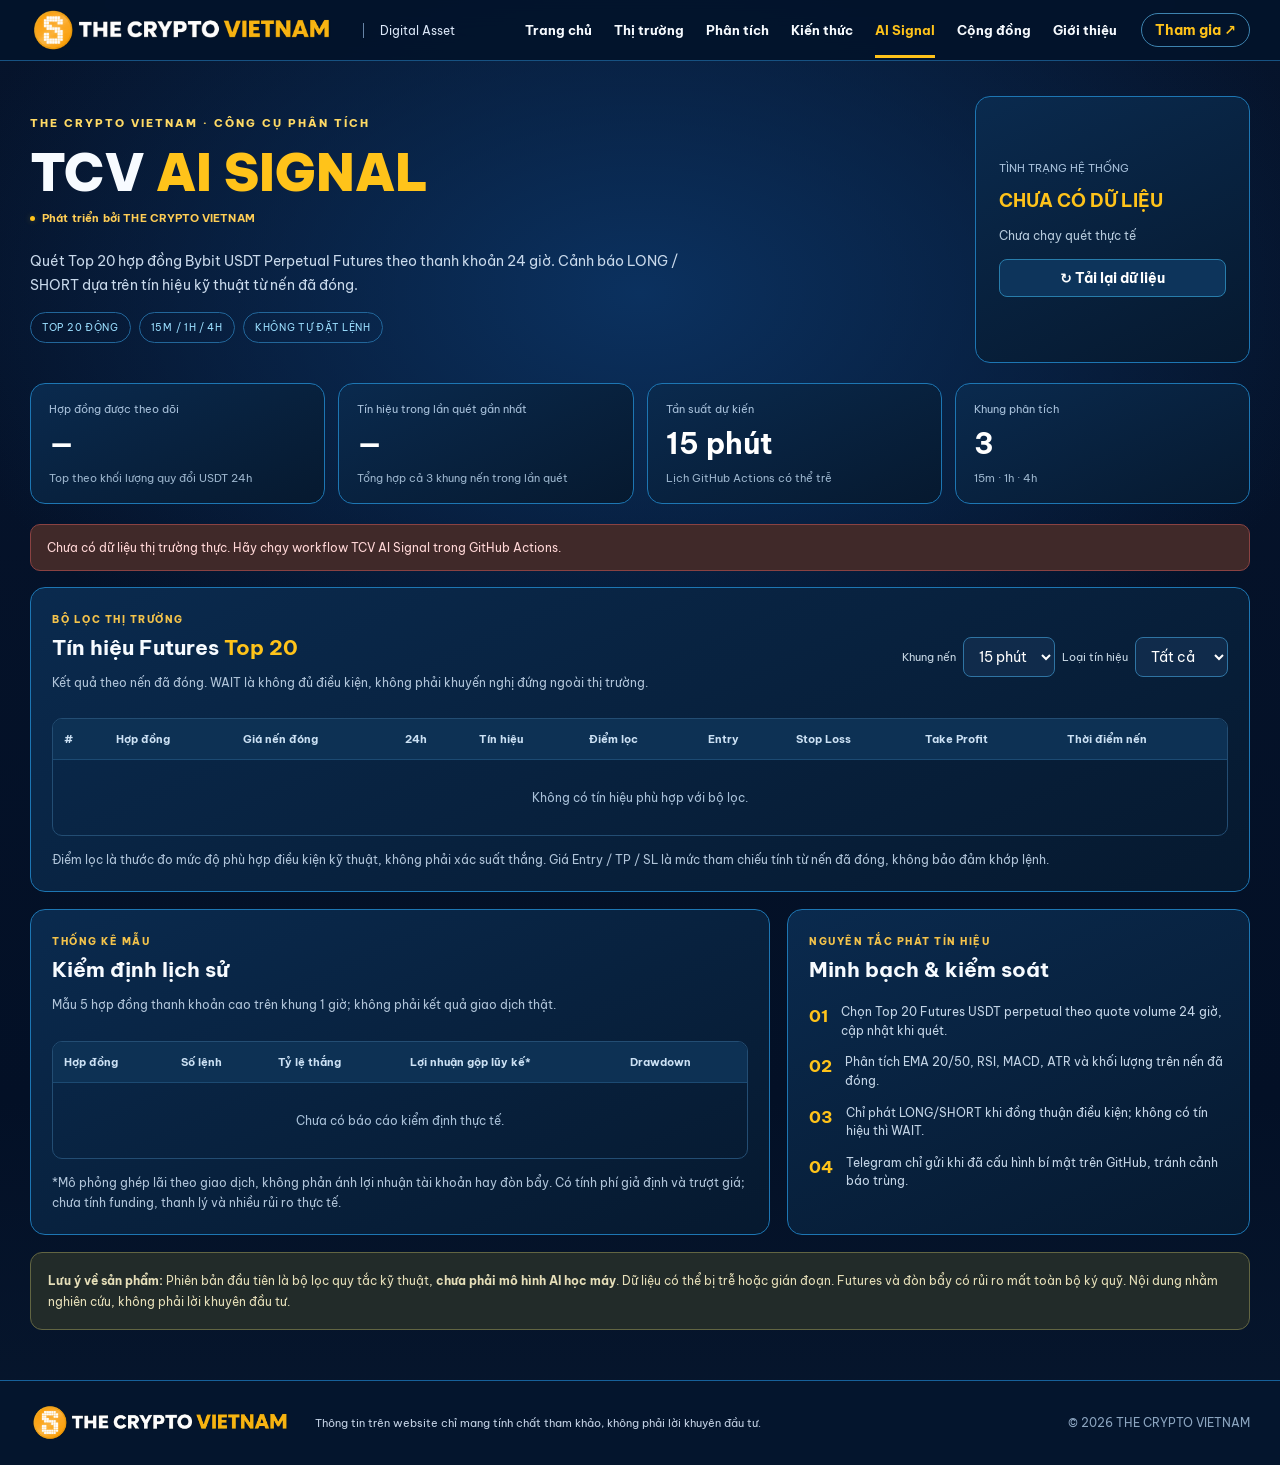
==== commit 8b8bf142: "Fix Futures scanner - Bybit V5 API" ====
--- a/ai-signal/index.html
+++ b/ai-signal/index.html
@@ -1,6 +1,6 @@
-<!doctype html><html lang="vi"><head><meta charset="utf-8"><meta name="viewport" content="width=device-width,initial-scale=1"><meta name="theme-color" content="#06152b"><meta name="description" content="TCV AI Signal — Bộ lọc tín hiệu Binance Futures tự động thuộc THE CRYPTO VIETNAM"><title>AI Signal | THE CRYPTO VIETNAM</title><link rel="icon" href="../logo.png"><link rel="preconnect" href="https://fonts.googleapis.com"><link rel="preconnect" href="https://fonts.gstatic.com" crossorigin><link href="https://fonts.googleapis.com/css2?family=Be+Vietnam+Pro:wght@400;500;600;700;800;900&display=swap" rel="stylesheet"><link rel="stylesheet" href="../style.css"><link rel="stylesheet" href="signal.css"></head><body>
+<!doctype html><html lang="vi"><head><meta charset="utf-8"><meta name="viewport" content="width=device-width,initial-scale=1"><meta name="theme-color" content="#06152b"><meta name="description" content="TCV AI Signal — Bộ lọc tín hiệu Bybit Futures tự động thuộc THE CRYPTO VIETNAM"><title>AI Signal | THE CRYPTO VIETNAM</title><link rel="icon" href="../logo.png"><link rel="preconnect" href="https://fonts.googleapis.com"><link rel="preconnect" href="https://fonts.gstatic.com" crossorigin><link href="https://fonts.googleapis.com/css2?family=Be+Vietnam+Pro:wght@400;500;600;700;800;900&display=swap" rel="stylesheet"><link rel="stylesheet" href="../style.css"><link rel="stylesheet" href="signal.css"></head><body>
 <header class="site-header"><div class="shell header-inner"><a class="brand" href="../index.html" aria-label="THE CRYPTO VIETNAM"><img src="../logo.png" alt="Logo THE CRYPTO VIETNAM"><span>Digital Asset</span></a><button class="menu-toggle" aria-expanded="false" aria-controls="nav">☰ <span class="sr-only">Mở menu</span></button><nav id="nav" class="nav" aria-label="Điều hướng chính"><a href="../index.html">Trang chủ</a><a href="../thi-truong.html">Thị trường</a><a href="../phan-tich.html">Phân tích</a><a href="../kien-thuc.html">Kiến thức</a><a class="active" href="./">AI Signal</a><a href="../index.html#cong-dong">Cộng đồng</a><a href="../index.html#gioi-thieu">Giới thiệu</a></nav><a class="header-join" href="https://www.facebook.com/groups/thecryptovietnam" target="_blank" rel="noopener noreferrer">Tham gia ↗</a></div></header>
-<main class="shell signal-main"><section class="signal-hero"><div><div class="eyebrow">THE CRYPTO VIETNAM · CÔNG CỤ PHÂN TÍCH</div><h1>TCV <em>AI SIGNAL</em></h1><div class="tcv-built-by">Phát triển bởi THE CRYPTO VIETNAM</div><p>Quét Top 20 hợp đồng Binance USDⓈ-M Futures theo thanh khoản 24 giờ. Cảnh báo LONG / SHORT dựa trên tín hiệu kỹ thuật từ nến đã đóng.</p><div class="signal-pills"><span>TOP 20 ĐỘNG</span><span>15M / 1H / 4H</span><span>KHÔNG TỰ ĐẶT LỆNH</span></div></div><div class="signal-hero-state"><small>TÌNH TRẠNG HỆ THỐNG</small><strong id="status">ĐANG KIỂM TRA</strong><span id="lastUpdated">Chưa có dữ liệu quét</span><button id="refresh" type="button">↻ Tải lại dữ liệu</button></div></section>
+<main class="shell signal-main"><section class="signal-hero"><div><div class="eyebrow">THE CRYPTO VIETNAM · CÔNG CỤ PHÂN TÍCH</div><h1>TCV <em>AI SIGNAL</em></h1><div class="tcv-built-by">Phát triển bởi THE CRYPTO VIETNAM</div><p>Quét Top 20 hợp đồng Bybit USDT Perpetual Futures theo thanh khoản 24 giờ. Cảnh báo LONG / SHORT dựa trên tín hiệu kỹ thuật từ nến đã đóng.</p><div class="signal-pills"><span>TOP 20 ĐỘNG</span><span>15M / 1H / 4H</span><span>KHÔNG TỰ ĐẶT LỆNH</span></div></div><div class="signal-hero-state"><small>TÌNH TRẠNG HỆ THỐNG</small><strong id="status">ĐANG KIỂM TRA</strong><span id="lastUpdated">Chưa có dữ liệu quét</span><button id="refresh" type="button">↻ Tải lại dữ liệu</button></div></section>
 <section class="signal-stats"><article><small>Hợp đồng được theo dõi</small><strong id="coins">—</strong><span>Top theo khối lượng quy đổi USDT 24h</span></article><article><small>Tín hiệu trong lần quét gần nhất</small><strong id="active">—</strong><span id="activeNote">Chờ dữ liệu thực tế</span></article><article><small>Tần suất dự kiến</small><strong>15 phút</strong><span>Lịch GitHub Actions có thể trễ</span></article><article><small>Khung phân tích</small><strong>3</strong><span>15m · 1h · 4h</span></article></section>
 <div id="warning" class="signal-warning" role="status" aria-live="polite">Chưa có dữ liệu thực. Cần chạy GitHub Actions thành công lần đầu.</div>
 <section class="signal-panel"><div class="signal-panel-head"><div><span class="signal-kicker">BỘ LỌC THỊ TRƯỜNG</span><h2>Tín hiệu Futures <span>Top 20</span></h2><p>Kết quả theo nến đã đóng. WAIT là không đủ điều kiện, không phải khuyến nghị đứng ngoài thị trường.</p></div><div class="signal-controls"><label for="interval">Khung nến</label><select id="interval"><option value="15m">15 phút</option><option value="1h">1 giờ</option><option value="4h">4 giờ</option></select><label for="filter">Loại tín hiệu</label><select id="filter"><option value="ALL">Tất cả</option><option value="LONG">LONG</option><option value="SHORT">SHORT</option><option value="WAIT">WAIT</option></select></div></div><div class="signal-table-wrap"><table class="signal-table"><thead><tr><th>#</th><th>Hợp đồng</th><th>Giá nến đóng</th><th>24h</th><th>Tín hiệu</th><th>Điểm lọc</th><th>Entry</th><th>Stop Loss</th><th>Take Profit</th><th>Thời điểm nến</th></tr></thead><tbody id="signals"><tr><td colspan="10" class="signal-empty">Chưa có dữ liệu thực để hiển thị.</td></tr></tbody></table></div><p class="signal-footnote">Điểm lọc là thước đo mức độ phù hợp điều kiện kỹ thuật, không phải xác suất thắng. Giá Entry / TP / SL là mức tham chiếu tính từ nến đã đóng, không bảo đảm khớp lệnh.</p></section>
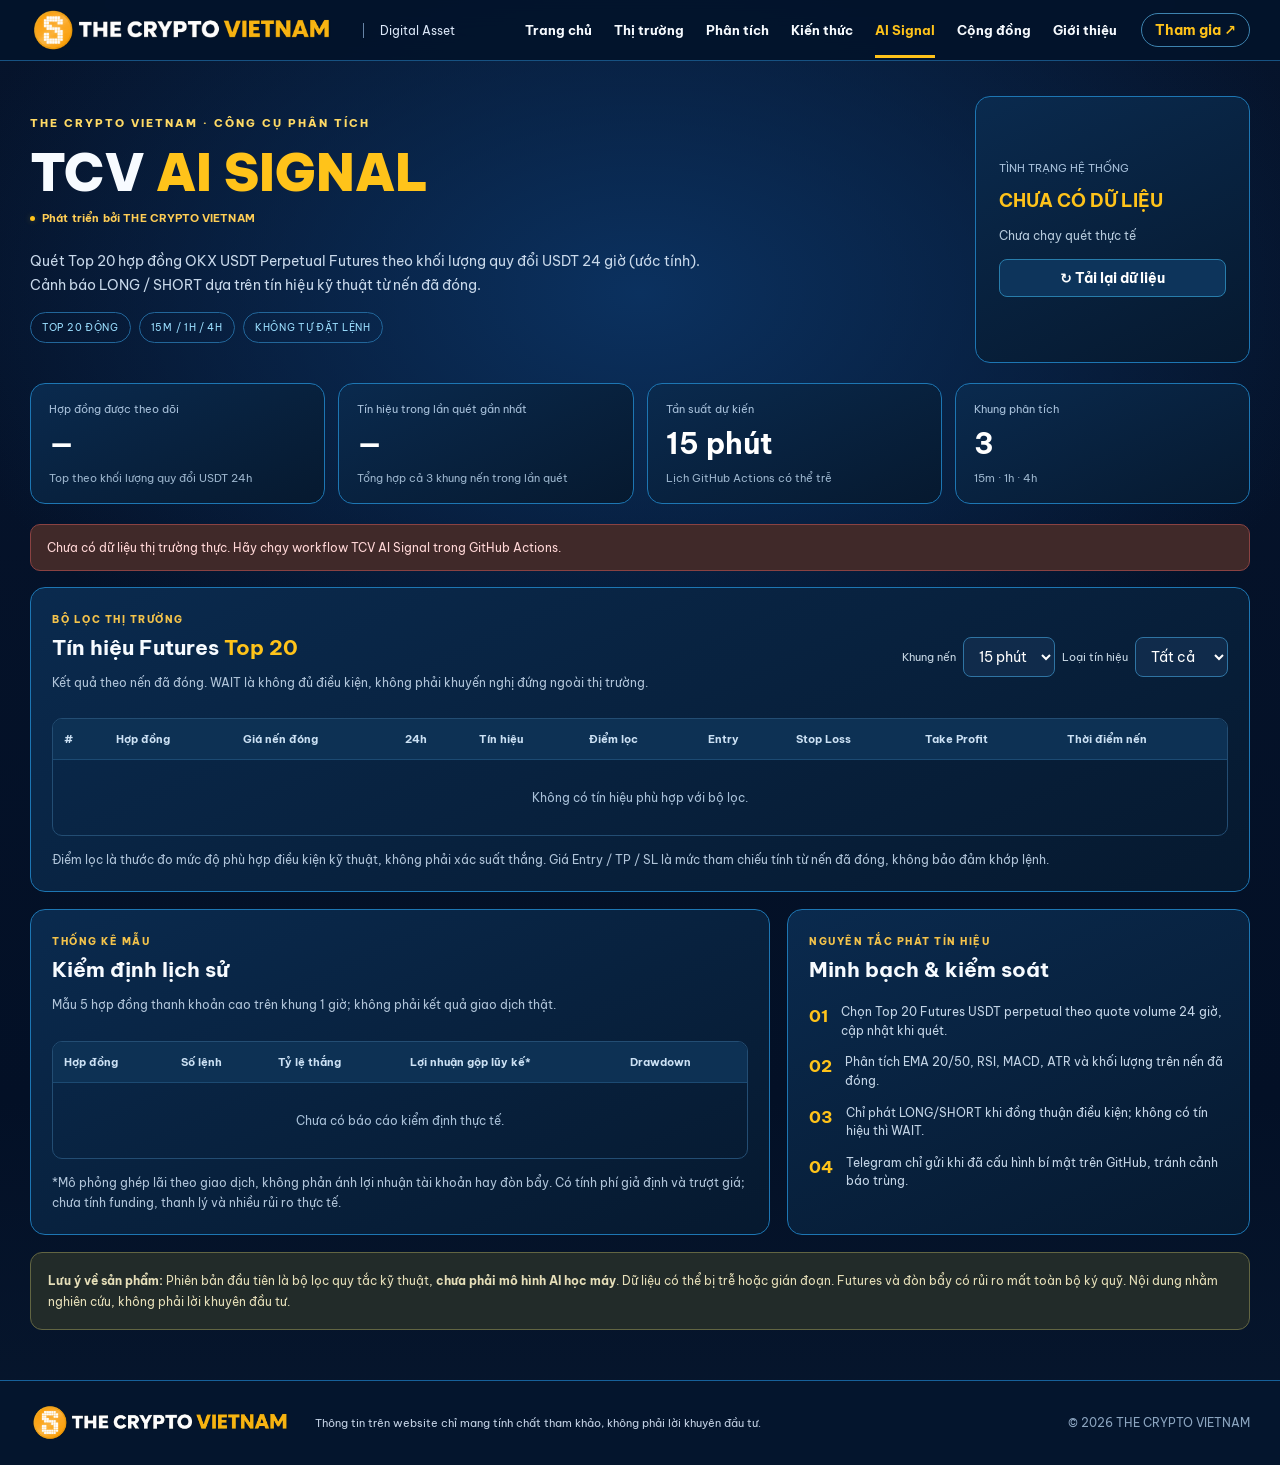
==== commit 55fd6d3e: "Switch Futures scanner to OKX" ====
--- a/ai-signal/index.html
+++ b/ai-signal/index.html
@@ -1,6 +1,6 @@
-<!doctype html><html lang="vi"><head><meta charset="utf-8"><meta name="viewport" content="width=device-width,initial-scale=1"><meta name="theme-color" content="#06152b"><meta name="description" content="TCV AI Signal — Bộ lọc tín hiệu Bybit Futures tự động thuộc THE CRYPTO VIETNAM"><title>AI Signal | THE CRYPTO VIETNAM</title><link rel="icon" href="../logo.png"><link rel="preconnect" href="https://fonts.googleapis.com"><link rel="preconnect" href="https://fonts.gstatic.com" crossorigin><link href="https://fonts.googleapis.com/css2?family=Be+Vietnam+Pro:wght@400;500;600;700;800;900&display=swap" rel="stylesheet"><link rel="stylesheet" href="../style.css"><link rel="stylesheet" href="signal.css"></head><body>
+<!doctype html><html lang="vi"><head><meta charset="utf-8"><meta name="viewport" content="width=device-width,initial-scale=1"><meta name="theme-color" content="#06152b"><meta name="description" content="TCV AI Signal — Bộ lọc tín hiệu OKX Futures tự động thuộc THE CRYPTO VIETNAM"><title>AI Signal | THE CRYPTO VIETNAM</title><link rel="icon" href="../logo.png"><link rel="preconnect" href="https://fonts.googleapis.com"><link rel="preconnect" href="https://fonts.gstatic.com" crossorigin><link href="https://fonts.googleapis.com/css2?family=Be+Vietnam+Pro:wght@400;500;600;700;800;900&display=swap" rel="stylesheet"><link rel="stylesheet" href="../style.css"><link rel="stylesheet" href="signal.css"></head><body>
 <header class="site-header"><div class="shell header-inner"><a class="brand" href="../index.html" aria-label="THE CRYPTO VIETNAM"><img src="../logo.png" alt="Logo THE CRYPTO VIETNAM"><span>Digital Asset</span></a><button class="menu-toggle" aria-expanded="false" aria-controls="nav">☰ <span class="sr-only">Mở menu</span></button><nav id="nav" class="nav" aria-label="Điều hướng chính"><a href="../index.html">Trang chủ</a><a href="../thi-truong.html">Thị trường</a><a href="../phan-tich.html">Phân tích</a><a href="../kien-thuc.html">Kiến thức</a><a class="active" href="./">AI Signal</a><a href="../index.html#cong-dong">Cộng đồng</a><a href="../index.html#gioi-thieu">Giới thiệu</a></nav><a class="header-join" href="https://www.facebook.com/groups/thecryptovietnam" target="_blank" rel="noopener noreferrer">Tham gia ↗</a></div></header>
-<main class="shell signal-main"><section class="signal-hero"><div><div class="eyebrow">THE CRYPTO VIETNAM · CÔNG CỤ PHÂN TÍCH</div><h1>TCV <em>AI SIGNAL</em></h1><div class="tcv-built-by">Phát triển bởi THE CRYPTO VIETNAM</div><p>Quét Top 20 hợp đồng Bybit USDT Perpetual Futures theo thanh khoản 24 giờ. Cảnh báo LONG / SHORT dựa trên tín hiệu kỹ thuật từ nến đã đóng.</p><div class="signal-pills"><span>TOP 20 ĐỘNG</span><span>15M / 1H / 4H</span><span>KHÔNG TỰ ĐẶT LỆNH</span></div></div><div class="signal-hero-state"><small>TÌNH TRẠNG HỆ THỐNG</small><strong id="status">ĐANG KIỂM TRA</strong><span id="lastUpdated">Chưa có dữ liệu quét</span><button id="refresh" type="button">↻ Tải lại dữ liệu</button></div></section>
+<main class="shell signal-main"><section class="signal-hero"><div><div class="eyebrow">THE CRYPTO VIETNAM · CÔNG CỤ PHÂN TÍCH</div><h1>TCV <em>AI SIGNAL</em></h1><div class="tcv-built-by">Phát triển bởi THE CRYPTO VIETNAM</div><p>Quét Top 20 hợp đồng OKX USDT Perpetual Futures theo khối lượng quy đổi USDT 24 giờ (ước tính). Cảnh báo LONG / SHORT dựa trên tín hiệu kỹ thuật từ nến đã đóng.</p><div class="signal-pills"><span>TOP 20 ĐỘNG</span><span>15M / 1H / 4H</span><span>KHÔNG TỰ ĐẶT LỆNH</span></div></div><div class="signal-hero-state"><small>TÌNH TRẠNG HỆ THỐNG</small><strong id="status">ĐANG KIỂM TRA</strong><span id="lastUpdated">Chưa có dữ liệu quét</span><button id="refresh" type="button">↻ Tải lại dữ liệu</button></div></section>
 <section class="signal-stats"><article><small>Hợp đồng được theo dõi</small><strong id="coins">—</strong><span>Top theo khối lượng quy đổi USDT 24h</span></article><article><small>Tín hiệu trong lần quét gần nhất</small><strong id="active">—</strong><span id="activeNote">Chờ dữ liệu thực tế</span></article><article><small>Tần suất dự kiến</small><strong>15 phút</strong><span>Lịch GitHub Actions có thể trễ</span></article><article><small>Khung phân tích</small><strong>3</strong><span>15m · 1h · 4h</span></article></section>
 <div id="warning" class="signal-warning" role="status" aria-live="polite">Chưa có dữ liệu thực. Cần chạy GitHub Actions thành công lần đầu.</div>
 <section class="signal-panel"><div class="signal-panel-head"><div><span class="signal-kicker">BỘ LỌC THỊ TRƯỜNG</span><h2>Tín hiệu Futures <span>Top 20</span></h2><p>Kết quả theo nến đã đóng. WAIT là không đủ điều kiện, không phải khuyến nghị đứng ngoài thị trường.</p></div><div class="signal-controls"><label for="interval">Khung nến</label><select id="interval"><option value="15m">15 phút</option><option value="1h">1 giờ</option><option value="4h">4 giờ</option></select><label for="filter">Loại tín hiệu</label><select id="filter"><option value="ALL">Tất cả</option><option value="LONG">LONG</option><option value="SHORT">SHORT</option><option value="WAIT">WAIT</option></select></div></div><div class="signal-table-wrap"><table class="signal-table"><thead><tr><th>#</th><th>Hợp đồng</th><th>Giá nến đóng</th><th>24h</th><th>Tín hiệu</th><th>Điểm lọc</th><th>Entry</th><th>Stop Loss</th><th>Take Profit</th><th>Thời điểm nến</th></tr></thead><tbody id="signals"><tr><td colspan="10" class="signal-empty">Chưa có dữ liệu thực để hiển thị.</td></tr></tbody></table></div><p class="signal-footnote">Điểm lọc là thước đo mức độ phù hợp điều kiện kỹ thuật, không phải xác suất thắng. Giá Entry / TP / SL là mức tham chiếu tính từ nến đã đóng, không bảo đảm khớp lệnh.</p></section>
